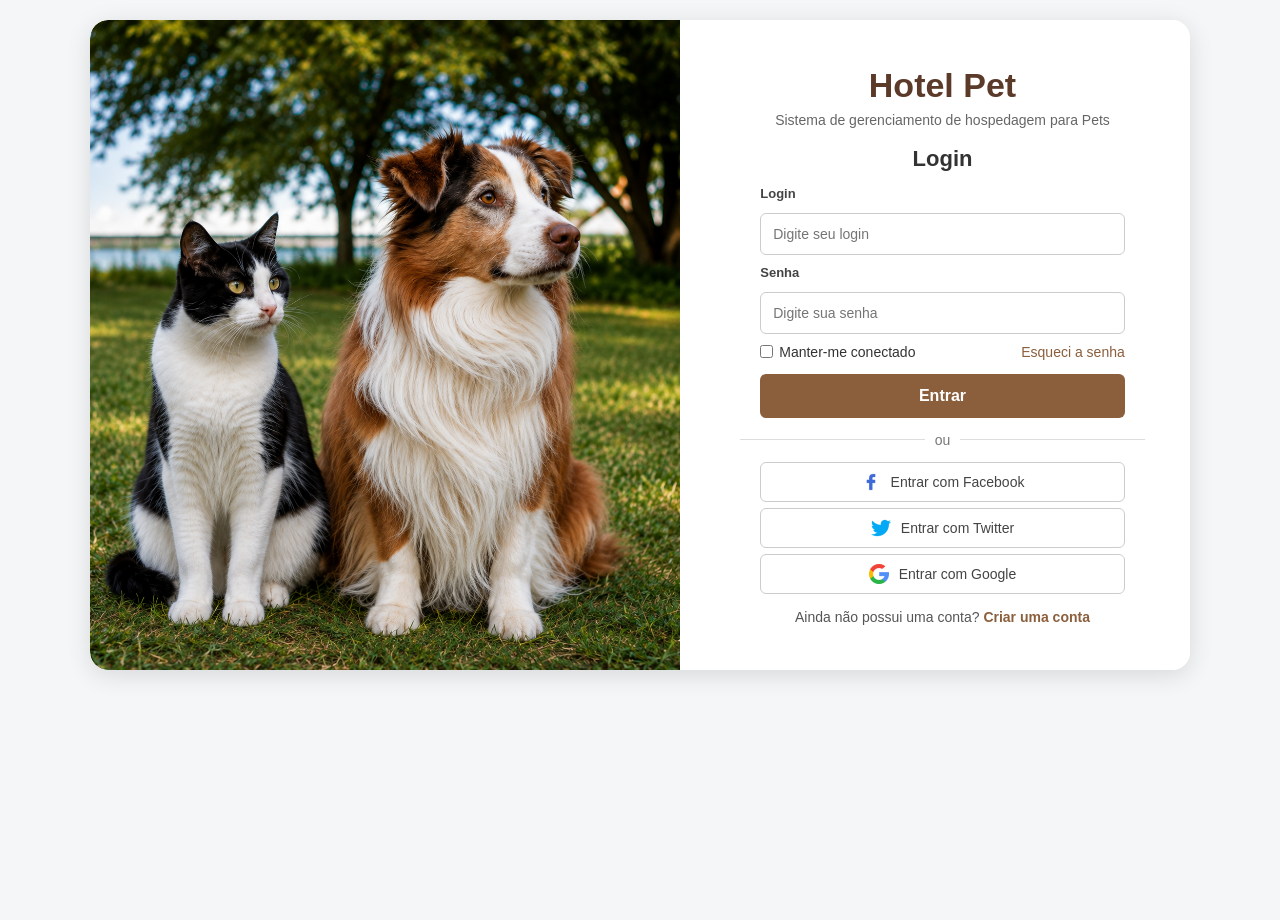
==== index.html @ c2602e13 "Publicação do hotel_pet versão html e css" ====
<!DOCTYPE html>
<html lang="pt-BR">

<head>

    <meta charset="UTF-8">

    <meta name="viewport" content="width=device-width, initial-scale=1.0">

    <title>Hotel Pet - Login</title>

    <link rel="stylesheet" href="css/estilo.css">

</head>


<body>

    <main class="pagina-login">


        <!-- ÁREA DA IMAGEM -->

        <section class="login-imagem">

            <img src="imagens/cachorro_e_gato_inicial.jpg" alt="Cachorro e gato">

        </section>


        <!-- ÁREA DO LOGIN -->

        <section class="login-conteudo">


            <!-- CABEÇALHO -->

            <header class="cabecalho-login">

                <h1>
                    Hotel Pet
                </h1>

                <p>
                    Sistema de gerenciamento de hospedagem para Pets
                </p>

            </header>


            <h2>
                Login
            </h2>


            <!-- FORMULÁRIO -->

            <form>


                <!-- LOGIN -->

                <div class="campo-formulario">

                    <label for="login">
                        Login
                    </label>

                    <input type="text" id="login" name="login" placeholder="Digite seu login">

                </div>


                <!-- SENHA -->

                <div class="campo-formulario">

                    <label for="senha">
                        Senha
                    </label>

                    <input type="password" id="senha" name="senha" placeholder="Digite sua senha">

                </div>


                <!-- OPÇÕES -->

                <div class="opcoes-login">


                    <div class="manter-conectado">

                        <input type="checkbox" id="manter-conectado" name="manter-conectado">

                        <label for="manter-conectado">
                            Manter-me conectado
                        </label>

                    </div>


                    <a href="#">
                        Esqueci a senha
                    </a>


                </div>


                <!-- BOTÃO ENTRAR -->

                <a href="reservas.html" class="botao-login">
                    Entrar
                </a>


            </form>


            <!-- DIVISOR -->

            <div class="divisor">

                <span>
                    ou
                </span>

            </div>


            <!-- REDES SOCIAIS -->

            <div class="login-redes">


                <a href="#">

                    <img src="imagens/logo_facebook.png" alt="Facebook">

                    <span>
                        Entrar com Facebook
                    </span>

                </a>


                <a href="#">

                    <img src="imagens/logo_twitter.png" alt="Twitter">

                    <span>
                        Entrar com Twitter
                    </span>

                </a>


                <a href="#">

                    <img src="imagens/logo_google.png" alt="Google">

                    <span>
                        Entrar com Google
                    </span>

                </a>


            </div>


            <!-- CRIAR CONTA -->

            <p class="criar-conta">

                Ainda não possui uma conta?

                <a href="criar_conta.html">
                    Criar uma conta
                </a>

            </p>


        </section>


    </main>

</body>

</html>
---- css/estilo.css ----
/* =========================================
   HOTEL PET - ESTILO GERAL
   ========================================= */

* {
    margin: 0;
    padding: 0;
    box-sizing: border-box;
}

body {
    font-family: Arial, Helvetica, sans-serif;
    background-color: #f4f6f8;
    color: #333;
    min-height: 100vh;
}


/* =========================================
   ÁREA PRINCIPAL
   ========================================= */

.pagina-login {
    width: 1100px;
    max-width: 95%;
    min-height: 650px;

    margin: 20px auto;

    display: grid;
    grid-template-columns: 55% 45%;

    background-color: #ffffff;

    border-radius: 18px;

    overflow: hidden;

    box-shadow: 0 5px 25px rgba(0, 0, 0, 0.12);
}


/* =========================================
   IMAGEM
   ========================================= */

.login-imagem {
    height: 100%;
    width: 100%;

    overflow: hidden;

    border-radius: 18px 0 0 18px;

    padding-right: 15px;
}

.login-imagem img {
    width: 100%;
    height: 100%;

    object-fit: cover;
    object-position: center center;

    display: block;

    border-radius: 18px 0 0 18px;
}


/* =========================================
   CONTEÚDO DO LOGIN
   ========================================= */

.login-conteudo {
    padding: 20px 45px;

    display: flex;
    flex-direction: column;
    justify-content: center;

    background-color: #ffffff;
}


/* =========================================
   LARGURA DOS CAMPOS E BOTÕES
   ========================================= */

.login-conteudo form,
.login-redes {
    width: 90%;

    margin-left: auto;
    margin-right: auto;
}


/* =========================================
   CABEÇALHO
   ========================================= */

.cabecalho-login {
    text-align: center;

    margin-bottom: 15px;
}

.cabecalho-login h1 {
    font-size: 34px;

    color: #5b3a29;

    margin-bottom: 5px;
}

.cabecalho-login p {
    color: #666;

    font-size: 14px;

    line-height: 1.5;
}


/* =========================================
   TÍTULO LOGIN
   ========================================= */

.login-conteudo h2 {
    text-align: center;

    font-size: 22px;

    color: #333;

    margin-bottom: 14px;
}


/* =========================================
   CAMPOS
   ========================================= */

.campo-formulario {
    margin-bottom: 10px;
}

.campo-formulario label {
    display: block;

    font-weight: bold;

    margin-bottom: 6px;

    color: #444;
}

.campo-formulario input {
    width: 100%;

    height: 44px;

    padding: 10px 13px;

    border: 1px solid #ccc;

    border-radius: 6px;

    font-size: 15px;

    outline: none;
}

.campo-formulario input:focus {
    border-color: #a06a40;

    box-shadow: 0 0 0 2px rgba(160, 106, 64, 0.15);
}


/* =========================================
   OPÇÕES DO LOGIN
   ========================================= */

.opcoes-login {
    display: flex;

    justify-content: space-between;

    align-items: center;

    margin: 3px 0 14px;

    font-size: 14px;
}

.manter-conectado {
    display: flex;

    align-items: center;

    gap: 6px;
}

.manter-conectado input {
    cursor: pointer;
}

.opcoes-login a {
    color: #8b5e3c;

    text-decoration: none;
}

.opcoes-login a:hover {
    text-decoration: underline;
}


/* =========================================
   BOTÃO ENTRAR
   ========================================= */

.botao-login {
    display: block;

    width: 100%;

    height: 44px;

    line-height: 44px;

    background-color: #8b5e3c;

    color: #ffffff;

    text-align: center;

    text-decoration: none;

    border-radius: 6px;

    font-weight: bold;

    transition: background-color 0.2s;
}

.botao-login:hover {
    background-color: #6f472d;
}


/* =========================================
   DIVISOR
   ========================================= */

.divisor {
    display: flex;

    align-items: center;

    margin: 14px 0;
}

.divisor::before,
.divisor::after {
    content: "";

    flex: 1;

    height: 1px;

    background-color: #ddd;
}

.divisor span {
    padding: 0 10px;

    color: #777;

    font-size: 14px;
}


/* =========================================
   REDES SOCIAIS
   ========================================= */

.login-redes {
    display: flex;

    flex-direction: column;

    gap: 6px;
}

.login-redes a {
    display: flex;

    align-items: center;

    justify-content: center;

    gap: 10px;

    height: 40px;

    border: 1px solid #ccc;

    border-radius: 6px;

    text-align: center;

    color: #444;

    text-decoration: none;

    font-size: 14px;
}

.login-redes a:hover {
    background-color: #f4f4f4;
}

.login-redes a img {
    width: 20px;
    height: 20px;

    object-fit: contain;
}


/* =========================================
   CRIAR CONTA
   ========================================= */

.criar-conta {
    text-align: center;

    margin-top: 15px;

    font-size: 14px;

    color: #555;
}

.criar-conta a {
    color: #8b5e3c;

    font-weight: bold;

    text-decoration: none;
}

.criar-conta a:hover {
    text-decoration: underline;
}


/* =========================================
   RESPONSIVIDADE
   ========================================= */

@media (max-width: 850px) {

    .pagina-login {
        width: 95%;
        max-width: 550px;

        grid-template-columns: 1fr;

        margin: 20px auto;
    }

    .login-imagem {
        height: 280px;
    }

    .login-conteudo {
        padding: 35px 40px;
    }
}


@media (max-width: 480px) {

    .pagina-login {
        width: 95%;
    }

    .login-imagem {
        height: 220px;
    }

    .login-conteudo {
        padding: 30px 20px;
    }

    .cabecalho-login h1 {
        font-size: 30px;
    }

    .opcoes-login {
        flex-direction: column;

        align-items: flex-start;

        gap: 10px;
    }
}

/* =========================================
   PÁGINAS INTERNAS DO SISTEMA
   ========================================= */

.cabecalho-sistema {
    width: 1100px;
    max-width: 95%;

    margin: 20px auto 0;

    padding: 18px 25px;

    display: flex;
    align-items: center;
    justify-content: space-between;

    background-color: #ffffff;

    border-radius: 14px 14px 0 0;

    box-shadow: 0 3px 15px rgba(0, 0, 0, 0.08);
}


/* =========================================
   LOGO DO SISTEMA
   ========================================= */

.logo-sistema h1 {
    color: #5b3a29;

    font-size: 26px;

    margin-bottom: 3px;
}

.logo-sistema p {
    color: #777;

    font-size: 12px;
}


/* =========================================
   MENU PRINCIPAL
   ========================================= */

.menu-principal {
    display: flex;

    align-items: center;

    gap: 22px;
}

.menu-principal a {
    color: #555;

    text-decoration: none;

    font-size: 14px;

    padding: 8px 2px;

    border-bottom: 2px solid transparent;
}

.menu-principal a:hover {
    color: #8b5e3c;
}

.menu-principal a.ativo {
    color: #8b5e3c;

    font-weight: bold;

    border-bottom-color: #8b5e3c;
}


/* =========================================
   USUÁRIO LOGADO
   ========================================= */

.usuario-logado {
    display: flex;

    align-items: center;

    gap: 8px;

    font-size: 14px;
}

.usuario-logado span {
    color: #555;
}

.usuario-logado strong {
    color: #5b3a29;
}

.usuario-logado .separador-usuario {
    color: #aaa;
}

.usuario-logado a {
    color: #8b5e3c;

    font-weight: bold;

    text-decoration: none;
}

.usuario-logado a:hover {
    text-decoration: underline;
}


/* =========================================
   CONTEÚDO DA PÁGINA
   ========================================= */

.conteudo-pagina {
    width: 1100px;
    max-width: 95%;

    margin: 0 auto 30px;

    padding: 30px;

    background-color: #ffffff;

    border-radius: 0 0 14px 14px;

    box-shadow: 0 5px 20px rgba(0, 0, 0, 0.08);
}


/* =========================================
   CABEÇALHO DA PÁGINA
   ========================================= */

.cabecalho-pagina {
    display: flex;

    align-items: center;

    justify-content: space-between;

    margin-bottom: 25px;
}

.cabecalho-pagina h2 {
    color: #5b3a29;

    font-size: 28px;

    margin-bottom: 5px;
}

.cabecalho-pagina p {
    color: #777;

    font-size: 14px;
}


/* =========================================
   BOTÃO PRINCIPAL
   ========================================= */

.botao-principal {
    display: inline-flex;

    align-items: center;

    justify-content: center;

    min-height: 42px;

    padding: 0 20px;

    background-color: #8b5e3c;

    color: #ffffff;

    border-radius: 6px;

    text-decoration: none;

    font-weight: bold;

    font-size: 14px;

    transition: background-color 0.2s;
}

.botao-principal:hover {
    background-color: #6f472d;
}


/* =========================================
   FILTROS
   ========================================= */

.filtros-reservas {
    display: flex;

    align-items: flex-end;

    gap: 15px;

    padding: 18px;

    margin-bottom: 25px;

    background-color: #f8f8f8;

    border: 1px solid #e5e5e5;

    border-radius: 8px;
}

.campo-pesquisa {
    flex: 1;
}

.campo-filtro {
    width: 180px;
}

.campo-pesquisa label,
.campo-filtro label {
    display: block;

    margin-bottom: 6px;

    color: #444;

    font-size: 13px;

    font-weight: bold;
}

.campo-pesquisa input,
.campo-filtro select {
    width: 100%;

    height: 40px;

    padding: 8px 12px;

    background-color: #ffffff;

    border: 1px solid #ccc;

    border-radius: 6px;

    font-size: 14px;

    outline: none;
}

.campo-pesquisa input:focus,
.campo-filtro select:focus {
    border-color: #a06a40;

    box-shadow: 0 0 0 2px rgba(160, 106, 64, 0.12);
}


/* =========================================
   BOTÃO FILTRAR
   ========================================= */

.botao-filtrar {
    height: 40px;

    padding: 0 20px;

    border: none;

    border-radius: 6px;

    background-color: #8b5e3c;

    color: #ffffff;

    font-size: 14px;

    font-weight: bold;

    cursor: pointer;
}

.botao-filtrar:hover {
    background-color: #6f472d;
}


/* =========================================
   TÍTULO DA LISTA
   ========================================= */

.titulo-lista {
    display: flex;

    align-items: center;

    justify-content: space-between;

    margin-bottom: 12px;
}

.titulo-lista h3 {
    color: #444;

    font-size: 18px;
}

.titulo-lista span {
    color: #777;

    font-size: 13px;
}


/* =========================================
   CARD DA RESERVA
   ========================================= */

.card-reserva {
    display: grid;

    grid-template-columns: 240px 1fr 130px 180px;

    align-items: center;

    gap: 20px;

    padding: 15px;

    margin-bottom: 12px;

    border: 1px solid #e1e1e1;

    border-radius: 10px;

    background-color: #ffffff;

    transition: box-shadow 0.2s;
}

.card-reserva:hover {
    box-shadow: 0 3px 12px rgba(0, 0, 0, 0.08);
}


/* =========================================
   PET
   ========================================= */

.informacao-reserva {
    display: flex;

    align-items: center;

    gap: 12px;
}

.foto-pet {
    width: 65px;

    height: 65px;

    flex-shrink: 0;

    overflow: hidden;

    border-radius: 8px;

    background-color: #eee;
}

.foto-pet img {
    width: 100%;
    height: 100%;

    object-fit: cover;

    display: block;
}

.dados-pet h3 {
    color: #444;

    font-size: 16px;

    margin-bottom: 4px;
}

.dados-pet p {
    color: #888;

    font-size: 13px;
}


/* =========================================
   DADOS DA RESERVA
   ========================================= */

.dados-reserva {
    display: grid;

    grid-template-columns: repeat(3, 1fr);

    gap: 15px;
}

.dados-reserva div {
    display: flex;

    flex-direction: column;

    gap: 4px;
}

.dados-reserva span {
    color: #888;

    font-size: 12px;
}

.dados-reserva strong {
    color: #444;

    font-size: 13px;

    font-weight: normal;
}


/* =========================================
   STATUS
   ========================================= */

.status-reserva {
    display: inline-flex;

    align-items: center;

    justify-content: center;

    padding: 7px 10px;

    border-radius: 20px;

    font-size: 12px;

    font-weight: bold;

    text-align: center;
}

.status-reserva.agendada {
    color: #795900;

    background-color: #fff3cd;
}

.status-reserva.andamento {
    color: #155724;

    background-color: #d4edda;
}

.status-reserva.finalizada {
    color: #555;

    background-color: #e9ecef;
}


/* =========================================
   AÇÕES DA RESERVA
   ========================================= */

.acoes-reserva {
    display: flex;

    justify-content: flex-end;

    gap: 6px;
}

.acoes-reserva a {
    display: inline-flex;

    align-items: center;

    justify-content: center;

    min-height: 34px;

    padding: 0 10px;

    border-radius: 5px;

    font-size: 12px;

    text-decoration: none;
}

.botao-visualizar {
    color: #555;

    background-color: #f0f0f0;
}

.botao-visualizar:hover {
    background-color: #e2e2e2;
}

.botao-editar {
    color: #ffffff;

    background-color: #8b5e3c;
}

.botao-editar:hover {
    background-color: #6f472d;
}


/* =========================================
   RESPONSIVIDADE
   ========================================= */

@media (max-width: 950px) {

    .cabecalho-sistema {
        flex-wrap: wrap;

        gap: 15px;
    }

    .menu-principal {
        order: 3;

        width: 100%;

        justify-content: center;
    }

    .card-reserva {
        grid-template-columns: 1fr 1fr;
    }

    .dados-reserva {
        grid-column: 1 / -1;
    }

    .status-reserva {
        justify-self: start;
    }

    .acoes-reserva {
        justify-content: flex-end;
    }
}


@media (max-width: 700px) {

    .cabecalho-sistema {
        padding: 15px;
    }

    .menu-principal {
        gap: 12px;

        flex-wrap: wrap;
    }

    .conteudo-pagina {
        padding: 20px;
    }

    .cabecalho-pagina {
        flex-direction: column;

        align-items: flex-start;

        gap: 15px;
    }

    .filtros-reservas {
        flex-direction: column;

        align-items: stretch;
    }

    .campo-filtro {
        width: 100%;
    }

    .card-reserva {
        grid-template-columns: 1fr;
    }

    .dados-reserva {
        grid-template-columns: 1fr 1fr;
    }

    .acoes-reserva {
        justify-content: flex-start;
    }
}


@media (max-width: 480px) {

    .usuario-logado {
        width: 100%;

        justify-content: space-between;
    }

    .dados-reserva {
        grid-template-columns: 1fr;
    }
}

/* =========================================================
   HOTEL PET - PÁGINAS INTERNAS
   RESERVAS / FAZER RESERVA
   ========================================================= */


/* =========================================================
   CONTAINER DA PÁGINA
   ========================================================= */

.pagina {
    width: 1100px;
    max-width: 95%;

    margin: 20px auto 30px;

    background-color: #ffffff;

    border-radius: 14px;

    overflow: hidden;

    box-shadow: 0 5px 20px rgba(0, 0, 0, 0.08);
}


/* =========================================================
   CABEÇALHO
   ========================================================= */

.cabecalho {
    min-height: 100px;

    padding: 18px 25px;

    display: flex;

    align-items: center;

    gap: 25px;

    background-color: #ffffff;

    border-bottom: 1px solid #eeeeee;
}


/* =========================================================
   LOGO
   ========================================================= */

.logo-area {
    flex: 1;

    min-width: 260px;
}

.logo-area h1 {
    margin: 0 0 3px;

    color: #5b3a29;

    font-size: 26px;
}

.logo-area p {
    margin: 0;

    color: #777;

    font-size: 12px;
}


/* =========================================================
   MENU
   ========================================================= */

.menu {
    display: flex;

    align-items: center;

    gap: 22px;
}

.menu a {
    padding: 8px 2px;

    border-bottom: 2px solid transparent;

    color: #555;

    font-size: 14px;

    text-decoration: none;
}

.menu a:hover {
    color: #8b5e3c;
}

.menu a.ativo {
    color: #8b5e3c;

    font-weight: bold;

    border-bottom-color: #8b5e3c;
}


/* =========================================================
   USUÁRIO
   ========================================================= */

.usuario-area {
    display: flex;

    align-items: center;

    gap: 8px;

    white-space: nowrap;

    font-size: 14px;
}

.usuario-area span {
    color: #555;
}

.usuario-area strong {
    color: #5b3a29;
}

.usuario-area .separador {
    color: #aaa;
}

.usuario-area a {
    color: #8b5e3c;

    font-weight: bold;

    text-decoration: none;
}

.usuario-area a:hover {
    text-decoration: underline;
}


/* =========================================================
   CONTEÚDO
   ========================================================= */

.conteudo {
    padding: 30px;
}


/* =========================================================
   TÍTULO DA PÁGINA
   ========================================================= */

.titulo-pagina {
    display: flex;

    align-items: center;

    justify-content: space-between;

    margin-bottom: 25px;
}

.titulo-pagina h2 {
    margin: 0 0 5px;

    color: #5b3a29;

    font-size: 28px;
}

.titulo-pagina p {
    margin: 0;

    color: #777;

    font-size: 14px;
}


/* =========================================================
   BOTÃO PRINCIPAL
   ========================================================= */

.botao-principal {
    display: inline-flex;

    align-items: center;

    justify-content: center;

    min-height: 42px;

    padding: 0 20px;

    border: none;

    border-radius: 6px;

    background-color: #8b5e3c;

    color: #ffffff;

    font-size: 14px;

    font-weight: bold;

    text-decoration: none;

    cursor: pointer;
}

.botao-principal:hover {
    background-color: #6f472d;
}


/* =========================================================
   FILTROS
   ========================================================= */

.filtros {
    display: flex;

    align-items: flex-end;

    gap: 15px;

    padding: 18px;

    margin-bottom: 25px;

    border: 1px solid #e5e5e5;

    border-radius: 8px;

    background-color: #f8f8f8;
}

.campo-pesquisa {
    flex: 1;
}

.campo-status {
    width: 180px;
}

.filtros label {
    display: block;

    margin-bottom: 6px;

    color: #444;

    font-size: 13px;

    font-weight: bold;
}

.filtros input,
.filtros select {
    width: 100%;

    height: 40px;

    padding: 8px 12px;

    border: 1px solid #ccc;

    border-radius: 6px;

    background-color: #ffffff;

    color: #444;

    font-size: 14px;

    outline: none;
}

.filtros input:focus,
.filtros select:focus {
    border-color: #a06a40;

    box-shadow: 0 0 0 2px rgba(160, 106, 64, 0.12);
}


/* =========================================================
   BOTÃO FILTRAR
   ========================================================= */

.botao-filtrar {
    height: 40px;

    padding: 0 20px;

    border: none;

    border-radius: 6px;

    background-color: #8b5e3c;

    color: #ffffff;

    font-size: 14px;

    font-weight: bold;

    cursor: pointer;
}

.botao-filtrar:hover {
    background-color: #6f472d;
}


/* =========================================================
   LISTA DE RESERVAS
   ========================================================= */

.lista-reservas {
    width: 100%;
}

.cabecalho-lista {
    display: flex;

    align-items: center;

    justify-content: space-between;

    margin-bottom: 12px;

    padding-bottom: 10px;

    border-bottom: 1px solid #eeeeee;
}

.cabecalho-lista h3 {
    margin: 0;

    color: #444;

    font-size: 18px;
}

.cabecalho-lista span {
    color: #777;

    font-size: 13px;
}


/* =========================================================
   CARD DA RESERVA
   ========================================================= */

.reserva-card {
    display: grid;

    grid-template-columns: 240px 1fr 1fr 1fr 150px 150px;

    align-items: center;

    gap: 15px;

    min-height: 96px;

    padding: 12px 15px;

    margin-bottom: 12px;

    border: 1px solid #e1e1e1;

    border-radius: 10px;

    background-color: #ffffff;

    transition: box-shadow 0.2s;
}

.reserva-card:hover {
    box-shadow: 0 3px 12px rgba(0, 0, 0, 0.08);
}


/* =========================================================
   PET DA RESERVA
   ========================================================= */

.pet-reserva {
    display: flex;

    align-items: center;

    gap: 12px;

    min-width: 0;
}


/* IMAGENS PADRONIZADAS 300 x 300 */

.pet-reserva img {
    width: 65px;

    height: 65px;

    flex-shrink: 0;

    display: block;

    object-fit: cover;

    object-position: center;

    border-radius: 8px;
}


.pet-reserva div {
    display: flex;

    flex-direction: column;

    gap: 4px;
}


.pet-reserva strong {
    color: #444;

    font-size: 16px;
}


.pet-reserva span {
    color: #888;

    font-size: 13px;
}


/* =========================================================
   INFORMAÇÕES DA RESERVA
   ========================================================= */

.informacao-reserva {
    display: flex;

    flex-direction: column;

    gap: 4px;
}

.informacao-reserva span {
    color: #888;

    font-size: 12px;
}

.informacao-reserva strong {
    color: #444;

    font-size: 13px;

    font-weight: normal;
}


/* =========================================================
   STATUS
   ========================================================= */

.status {
    display: inline-flex;

    align-items: center;

    justify-content: center;

    min-height: 30px;

    padding: 6px 10px;

    border-radius: 20px;

    font-size: 12px;

    font-weight: bold;

    text-align: center;
}

.status-andamento {
    color: #155724;

    background-color: #d4edda;
}

.status-agendada {
    color: #795900;

    background-color: #fff3cd;
}

.status-finalizada {
    color: #555;

    background-color: #e9ecef;
}


/* =========================================================
   AÇÕES DA RESERVA
   ========================================================= */

.acoes-reserva {
    display: flex;

    align-items: center;

    justify-content: flex-end;

    gap: 6px;
}

.acoes-reserva a {
    display: inline-flex;

    align-items: center;

    justify-content: center;

    min-height: 34px;

    padding: 0 10px;

    border-radius: 5px;

    font-size: 12px;

    text-decoration: none;
}

.botao-visualizar {
    color: #555;

    background-color: #f0f0f0;
}

.botao-visualizar:hover {
    background-color: #e2e2e2;
}

.botao-editar {
    color: #ffffff;

    background-color: #8b5e3c;
}

.botao-editar:hover {
    background-color: #6f472d;
}


/* =========================================================
   FORMULÁRIO DE RESERVA
   ========================================================= */

.formulario-card {
    width: 100%;

    padding: 25px;

    border: 1px solid #e1e1e1;

    border-radius: 10px;

    background-color: #ffffff;
}


/* =========================================================
   GRUPOS DO FORMULÁRIO
   ========================================================= */

.grupo-formulario {
    margin-bottom: 25px;

    padding-bottom: 20px;

    border-bottom: 1px solid #eeeeee;
}

.grupo-formulario:last-of-type {
    border-bottom: none;

    margin-bottom: 10px;
}

.grupo-formulario h3 {
    margin: 0 0 18px;

    color: #5b3a29;

    font-size: 18px;
}


/* =========================================================
   LINHA DO FORMULÁRIO
   ========================================================= */

.linha-formulario {
    display: grid;

    grid-template-columns: 1fr 1fr;

    gap: 18px;
}


/* =========================================================
   CAMPOS
   ========================================================= */

.campo-formulario {
    display: flex;

    flex-direction: column;

    gap: 6px;
}

.campo-formulario label {
    color: #444;

    font-size: 13px;

    font-weight: bold;
}

.campo-formulario input,
.campo-formulario select,
.campo-formulario textarea {
    width: 100%;

    padding: 10px 12px;

    border: 1px solid #ccc;

    border-radius: 6px;

    background-color: #ffffff;

    color: #444;

    font-size: 14px;

    outline: none;
}

.campo-formulario input,
.campo-formulario select {
    height: 42px;
}

.campo-formulario textarea {
    min-height: 100px;

    resize: vertical;
}

.campo-formulario input:focus,
.campo-formulario select:focus,
.campo-formulario textarea:focus {
    border-color: #a06a40;

    box-shadow: 0 0 0 2px rgba(160, 106, 64, 0.12);
}


/* =========================================================
   AÇÕES DO FORMULÁRIO
   ========================================================= */

.acoes-formulario {
    display: flex;

    align-items: center;

    justify-content: flex-end;

    gap: 10px;

    padding-top: 5px;
}


/* =========================================================
   BOTÃO CANCELAR
   ========================================================= */

.botao-cancelar {
    display: inline-flex;

    align-items: center;

    justify-content: center;

    min-height: 42px;

    padding: 0 20px;

    border: 1px solid #ccc;

    border-radius: 6px;

    background-color: #ffffff;

    color: #555;

    font-size: 14px;

    font-weight: bold;

    text-decoration: none;

    cursor: pointer;
}

.botao-cancelar:hover {
    background-color: #f3f3f3;
}


/* =========================================================
   RESPONSIVIDADE DAS PÁGINAS INTERNAS
   ========================================================= */

@media (max-width: 1050px) {

    .cabecalho {
        flex-wrap: wrap;
    }

    .logo-area {
        min-width: 220px;
    }

    .menu {
        gap: 15px;
    }

    .usuario-area {
        width: 100%;

        justify-content: flex-end;
    }

    .reserva-card {
        grid-template-columns:
            220px 1fr 1fr 140px 140px;
    }

    .pet-reserva {
        grid-row: span 1;
    }

}


@media (max-width: 850px) {

    .cabecalho {
        flex-direction: column;

        align-items: flex-start;
    }

    .logo-area {
        width: 100%;
    }

    .menu {
        width: 100%;

        justify-content: center;

        flex-wrap: wrap;
    }

    .usuario-area {
        width: 100%;

        justify-content: center;

        flex-wrap: wrap;
    }

    .titulo-pagina {
        flex-direction: column;

        align-items: flex-start;

        gap: 15px;
    }

    .filtros {
        flex-direction: column;

        align-items: stretch;
    }

    .campo-status {
        width: 100%;
    }

    .reserva-card {
        grid-template-columns: 1fr 1fr;
    }

    .pet-reserva {
        grid-column: 1 / -1;
    }

    .acoes-reserva {
        justify-content: flex-start;
    }

}


@media (max-width: 600px) {

    .pagina {
        width: 95%;

        margin: 10px auto 20px;
    }

    .cabecalho {
        padding: 15px;
    }

    .menu {
        justify-content: flex-start;

        gap: 12px;
    }

    .usuario-area {
        justify-content: flex-start;

        font-size: 13px;
    }

    .conteudo {
        padding: 20px;
    }

    .reserva-card {
        grid-template-columns: 1fr;
    }

    .pet-reserva {
        grid-column: auto;
    }

    .dados-reserva {
        grid-template-columns: 1fr;
    }

    .acoes-reserva {
        justify-content: flex-start;
    }

    .linha-formulario {
        grid-template-columns: 1fr;
    }

    .acoes-formulario {
        flex-direction: column-reverse;

        align-items: stretch;
    }

    .acoes-formulario a,
    .acoes-formulario button {
        width: 100%;
    }

}

/* Ícone do calendário */
input[type="date"]::-webkit-calendar-picker-indicator {
    cursor: pointer;
}

/* Campos de seleção */
select {
    cursor: pointer;
}

/* Somente o quadradinho do checkbox */
input[type="checkbox"] {
    cursor: pointer;
}

/* =========================================================
   VISUALIZAÇÃO DA RESERVA
   ver_reserva.html
   ========================================================= */


/* =========================================================
   CONTAINER DA VISUALIZAÇÃO
   ========================================================= */

.visualizacao-reserva {
    width: 100%;

    padding: 25px;

    border: 1px solid #e1e1e1;

    border-radius: 10px;

    background-color: #ffffff;
}


/* =========================================================
   CABEÇALHO DA RESERVA
   ========================================================= */

.cabecalho-reserva {
    display: flex;

    align-items: center;

    justify-content: space-between;

    padding-bottom: 20px;

    margin-bottom: 22px;

    border-bottom: 1px solid #eeeeee;
}


.codigo-reserva {
    display: inline-block;

    margin-bottom: 6px;

    color: #8b5e3c;

    font-size: 13px;

    font-weight: bold;
}


.cabecalho-reserva h3 {
    margin: 0;

    color: #444;

    font-size: 25px;
}


.cabecalho-reserva p {
    margin: 5px 0 0;

    color: #888;

    font-size: 14px;
}


/* =========================================================
   DADOS DO PET
   ========================================================= */

.dados-pet {
    display: grid;

    grid-template-columns: 130px 1fr;

    gap: 25px;

    align-items: center;

    padding-bottom: 25px;

    margin-bottom: 25px;

    border-bottom: 1px solid #eeeeee;
}


/* FOTO DO PET */

.imagem-pet {
    width: 120px;

    height: 120px;

    display: flex;

    align-items: center;

    justify-content: center;

    overflow: hidden;

    border-radius: 10px;

    background-color: #f7f7f7;
}


.imagem-pet img {
    width: 100%;

    height: 100%;

    display: block;

    object-fit: contain;
}


/* INFORMAÇÕES DO PET */

.informacoes-pet h3 {
    margin: 0 0 18px;

    color: #5b3a29;

    font-size: 18px;
}


/* =========================================================
   DADOS DA HOSPEDAGEM
   ========================================================= */

.dados-reserva {
    padding-bottom: 25px;

    margin-bottom: 25px;

    border-bottom: 1px solid #eeeeee;
}


.dados-reserva h3,
.observacoes-reserva h3 {
    margin: 0 0 18px;

    color: #5b3a29;

    font-size: 18px;
}


.grade-dados {
    display: grid;

    grid-template-columns: repeat(4, 1fr);

    gap: 20px;
}


/* =========================================================
   CAMPOS DE VISUALIZAÇÃO
   ========================================================= */

.campo-visualizacao {
    display: flex;

    flex-direction: column;

    gap: 6px;

    min-width: 0;
}


.campo-visualizacao span {
    color: #888;

    font-size: 13px;
}


.campo-visualizacao strong {
    color: #444;

    font-size: 15px;

    font-weight: normal;
}


/* =========================================================
   OBSERVAÇÕES
   ========================================================= */

.observacoes-reserva {
    margin-bottom: 25px;
}


.observacoes-reserva p {
    margin: 0;

    min-height: 55px;

    padding: 15px;

    border: 1px solid #eeeeee;

    border-radius: 7px;

    background-color: #fafafa;

    color: #666;

    font-size: 14px;

    line-height: 1.5;
}


/* =========================================================
   RESPONSIVIDADE
   ========================================================= */

@media (max-width: 800px) {

    .grade-dados {
        grid-template-columns: repeat(2, 1fr);
    }

}


@media (max-width: 600px) {

    .visualizacao-reserva {
        padding: 18px;
    }


    .cabecalho-reserva {
        align-items: flex-start;

        flex-direction: column;

        gap: 15px;
    }


    .dados-pet {
        grid-template-columns: 1fr;

        gap: 15px;
    }


    .grade-dados {
        grid-template-columns: 1fr;
    }


    .imagem-pet {
        width: 100px;

        height: 100px;
    }

}

/* =========================================================
   PÁGINA DE PETS
   ========================================================= */


/* Cabeçalho da lista */

.lista-pets {
    width: 100%;
}


.cabecalho-lista {
    display: flex;
    align-items: center;
    justify-content: space-between;

    margin-bottom: 18px;
}


.cabecalho-lista h3 {
    margin: 0;

    color: #5b3a29;

    font-size: 24px;
}


.cabecalho-lista span {
    color: #777;

    font-size: 14px;
}


/* =========================================================
   CARD DO PET
   ========================================================= */

.pet-card {
    display: grid;

    grid-template-columns: 90px 1.2fr 1.2fr 1fr 1fr 170px;

    align-items: center;

    gap: 20px;

    width: 100%;

    min-height: 115px;

    padding: 15px 18px;

    margin-bottom: 14px;

    border: 1px solid #dddddd;

    border-radius: 10px;

    background-color: #ffffff;

    box-sizing: border-box;
}


/* =========================================================
   FOTO
   ========================================================= */

.foto-pet {
    width: 80px;

    height: 80px;

    display: flex;

    align-items: center;

    justify-content: center;

    overflow: hidden;

    border-radius: 10px;

    background-color: #f5f5f5;
}


.foto-pet img {
    width: 100%;

    height: 100%;

    display: block;

    object-fit: contain;
}


/* =========================================================
   NOME E TIPO
   ========================================================= */

.dados-pet-card h3 {
    margin: 0 0 5px;

    color: #333;

    font-size: 18px;
}


.dados-pet-card p {
    margin: 0;

    color: #777;

    font-size: 14px;
}


/* =========================================================
   INFORMAÇÕES
   ========================================================= */

.informacao-pet-card {
    display: flex;

    flex-direction: column;

    gap: 5px;
}


.informacao-pet-card span {
    color: #888;

    font-size: 13px;
}


.informacao-pet-card strong {
    color: #333;

    font-size: 15px;

    font-weight: normal;
}


/* =========================================================
   STATUS
   ========================================================= */

.pet-ativo {
    color: #287a3e !important;

    font-weight: bold !important;
}


/* =========================================================
   AÇÕES
   ========================================================= */

.acoes-pet {
    display: flex;

    justify-content: flex-end;

    align-items: center;

    gap: 8px;
}


.botao-visualizar,
.botao-editar {
    display: inline-flex;

    align-items: center;

    justify-content: center;

    min-height: 40px;

    padding: 0 14px;

    border-radius: 6px;

    text-decoration: none;

    font-size: 14px;

    box-sizing: border-box;
}


.botao-visualizar {
    background-color: #f1f1f1;

    color: #555;
}


.botao-editar {
    background-color: #95633d;

    color: #ffffff;
}


.botao-visualizar:hover,
.botao-editar:hover {
    opacity: 0.85;
}


/* =========================================================
   FILTROS
   ========================================================= */

.filtros {
    display: grid;

    grid-template-columns: 1fr 220px 100px;

    gap: 16px;

    align-items: end;

    padding: 20px;

    margin-bottom: 28px;

    border: 1px solid #dddddd;

    border-radius: 10px;

    background-color: #fafafa;
}


.filtros label {
    display: block;

    margin-bottom: 7px;

    color: #333;

    font-size: 14px;

    font-weight: bold;
}


.filtros input,
.filtros select {
    width: 100%;

    height: 48px;

    padding: 0 14px;

    border: 1px solid #cccccc;

    border-radius: 7px;

    background-color: #ffffff;

    color: #444;

    font-size: 15px;

    box-sizing: border-box;
}


.filtros select {
    cursor: pointer;
}


.botao-filtrar {
    height: 48px;

    border: none;

    border-radius: 7px;

    background-color: #95633d;

    color: #ffffff;

    font-size: 15px;

    font-weight: bold;

    cursor: pointer;
}


.botao-filtrar:hover {
    opacity: 0.85;
}


/* =========================================================
   RESPONSIVIDADE
   ========================================================= */

@media (max-width: 1000px) {

    .pet-card {
        grid-template-columns: 80px 1fr 1fr 1fr;
    }


    .acoes-pet {
        justify-content: flex-start;
    }

}


@media (max-width: 750px) {

    .filtros {
        grid-template-columns: 1fr;
    }


    .pet-card {
        grid-template-columns: 80px 1fr;

        gap: 15px;
    }


    .informacao-pet-card {
        grid-column: span 1;
    }


    .acoes-pet {
        grid-column: 1 / -1;

        justify-content: flex-start;
    }

}

/* Cursor de mão somente no botão Escolher arquivo */
input[type="file"]::file-selector-button {
    cursor: pointer;
}

input[type="file"]::-webkit-file-upload-button {
    cursor: pointer;
}

/* =========================================================
   VISUALIZAÇÃO DO PET
   ========================================================= */

.dados-pet-visualizacao {
    display: grid;
    grid-template-columns: 280px minmax(300px, 1fr) minmax(250px, 1fr);
    column-gap: 45px;
    align-items: start;
    width: 100%;
    box-sizing: border-box;
}


/* =========================================================
   FOTO DO PET
   ========================================================= */

.foto-pet-visualizacao {
    width: 280px;
    height: 280px;

    display: flex;
    align-items: center;
    justify-content: center;

    overflow: hidden;

    border-radius: 10px;

    background-color: #f5f5f5;

    box-sizing: border-box;
}


.foto-pet-visualizacao img {
    width: 100%;
    height: 100%;

    object-fit: contain;

    display: block;
}


/* =========================================================
   INFORMAÇÕES DO PET
   ========================================================= */

.informacoes-pet-visualizacao {
    display: grid;

    grid-template-columns: 1fr 1fr;

    gap: 25px 35px;

    padding-top: 5px;

    min-width: 0;
}


/* =========================================================
   CAMPOS DE VISUALIZAÇÃO
   ========================================================= */

.campo-visualizacao {
    display: flex;

    flex-direction: column;

    gap: 5px;

    min-width: 0;
}


.campo-visualizacao span {
    color: #888;

    font-size: 14px;
}


.campo-visualizacao strong {
    color: #333;

    font-size: 17px;

    font-weight: normal;

    overflow-wrap: break-word;
}


/* =========================================================
   PROPRIETÁRIO
   ========================================================= */

.proprietario-pet-visualizacao {
    min-height: 180px;

    padding: 25px;

    border-left: 1px solid #dddddd;

    box-sizing: border-box;

    min-width: 0;
}


.proprietario-pet-visualizacao h3 {
    margin-top: 0;

    margin-bottom: 25px;

    color: #5b3a29;

    font-size: 22px;
}


.proprietario-pet-visualizacao .campo-visualizacao {
    gap: 8px;
}


.proprietario-pet-visualizacao .campo-visualizacao span {
    font-weight: bold;

    color: #333;
}


.proprietario-pet-visualizacao .campo-visualizacao strong {
    font-size: 18px;
}


/* =========================================================
   RESUMO DAS RESERVAS
   ========================================================= */

.resumo-reserva-pet {
    display: grid;

    grid-template-columns: 1fr 2fr 1fr;

    gap: 30px;
}


.resumo-reserva-pet>div {
    display: flex;

    flex-direction: column;

    gap: 6px;
}


.resumo-reserva-pet span {
    color: #888;

    font-size: 14px;
}


.resumo-reserva-pet strong {
    color: #333;

    font-size: 16px;

    font-weight: normal;
}


/* =========================================================
   STATUS DO PET
   ========================================================= */

.status-pet-ativo {
    display: inline-block;

    width: fit-content;

    padding: 6px 18px;

    border-radius: 20px;

    background-color: #d8f0df;

    color: #176b35 !important;

    font-weight: bold !important;
}


/* =========================================================
   CAMPOS SOMENTE PARA VISUALIZAÇÃO
   ========================================================= */

.campo-somente-leitura {
    padding: 14px 15px;

    border: 1px solid #ddd;

    border-radius: 6px;

    background-color: #fafafa;

    color: #333;

    font-size: 16px;

    box-sizing: border-box;
}


.observacao-visualizacao {
    min-height: 70px;
}

/* =========================================================
   TABELA DE USUÁRIOS
   ========================================================= */

.tabela-container {
    width: 100%;
    overflow-x: auto;
}


.tabela-usuarios {
    width: 100%;
    border-collapse: collapse;
    table-layout: fixed;
}


/* =========================================================
   CABEÇALHO DA TABELA
   ========================================================= */

.tabela-usuarios thead th {
    padding: 14px 12px;

    text-align: left;

    font-size: 15px;

    font-weight: bold;

    color: #333;

    background-color: #f7f7f7;

    border-bottom: 1px solid #ddd;
}


/* =========================================================
   CÉLULAS DA TABELA
   ========================================================= */

.tabela-usuarios tbody td {
    padding: 16px 12px;

    font-size: 15px;

    color: #333;

    vertical-align: middle;

    border-bottom: 1px solid #e1e1e1;
}


/* =========================================================
   LARGURA DAS COLUNAS
   ========================================================= */

/* Código */

.tabela-usuarios th:nth-child(1),
.tabela-usuarios td:nth-child(1) {
    width: 7%;
}


/* Nome */

.tabela-usuarios th:nth-child(2),
.tabela-usuarios td:nth-child(2) {
    width: 20%;
}


/* Login */

.tabela-usuarios th:nth-child(3),
.tabela-usuarios td:nth-child(3) {
    width: 11%;
}


/* E-mail */

.tabela-usuarios th:nth-child(4),
.tabela-usuarios td:nth-child(4) {
    width: 18%;
}


/* Função */

.tabela-usuarios th:nth-child(5),
.tabela-usuarios td:nth-child(5) {
    width: 13%;
}


/* Status */

.tabela-usuarios th:nth-child(6),
.tabela-usuarios td:nth-child(6) {
    width: 10%;
}


/* Ações */

.tabela-usuarios th:nth-child(7),
.tabela-usuarios td:nth-child(7) {
    width: 21%;
}


/* =========================================================
   AÇÕES
   ========================================================= */

.acoes-tabela {
    display: flex;

    flex-direction: column;

    align-items: flex-start;

    gap: 5px;
}


.acoes-tabela a {
    color: #925f3b;

    text-decoration: none;

    font-size: 14px;

    font-weight: 500;
}


.acoes-tabela a:hover {
    text-decoration: underline;
}


/* =========================================================
   STATUS
   ========================================================= */

.status-usuario {
    display: inline-block;

    padding: 5px 14px;

    border-radius: 20px;

    font-size: 13px;

    font-weight: bold;
}


.status-usuario.ativo {
    background-color: #d8f0df;

    color: #176b35;
}


.status-usuario.inativo {
    background-color: #eeeeee;

    color: #666;
}


/* =========================================================
   EFEITO AO PASSAR O MOUSE
   ========================================================= */

.tabela-usuarios tbody tr:hover {
    background-color: #fafafa;
}

/* Ícone do relógio nos campos de horário */
input[type="time"]::-webkit-calendar-picker-indicator {
    cursor: pointer;
}

/* =====================================================
   OPÇÕES COM CHECKBOX
   ===================================================== */

.opcao-checkbox {
    display: flex;

    align-items: center;

    gap: 8px;

    cursor: pointer;

    font-size: 14px;

    color: #444;
}

.opcao-checkbox input[type="checkbox"] {
    width: auto;

    height: auto;

    margin: 0;

    cursor: pointer;
}

.opcao-checkbox span {
    cursor: pointer;
}


/* =====================================================
   LINK PARA LOGIN - CRIAR CONTA
   ===================================================== */

.link-login {
    text-align: center;

    margin-top: 20px;

    font-size: 14px;

    color: #666;
}

.link-login p {
    margin: 0;
}

.link-login a {
    color: #8b5e3c;

    text-decoration: none;

    font-weight: bold;
}

.link-login a:hover {
    text-decoration: underline;
}

/* =====================================================
   OPÇÕES DE CONFIGURAÇÃO
   ===================================================== */

.opcoes-configuracao {
    display: flex;

    flex-direction: column;

    gap: 12px;

    margin-top: 5px;
}

/* =========================================================
   EDIÇÃO DA FOTO DO PET
   ========================================================= */

.foto-edicao-pet {
    display: flex;

    align-items: flex-start;

    gap: 30px;

    width: 100%;
}


.foto-atual-pet {
    width: 180px;

    height: 180px;

    display: flex;

    align-items: center;

    justify-content: center;

    overflow: hidden;

    border: 1px solid #dddddd;

    border-radius: 10px;

    background-color: #f5f5f5;

    box-sizing: border-box;

    flex-shrink: 0;
}


.foto-atual-pet img {
    width: 100%;

    height: 100%;

    display: block;

    object-fit: contain;
}


.foto-edicao-pet .campo-formulario {
    flex: 1;

    margin-bottom: 0;
}


.foto-edicao-pet small {
    display: block;

    margin-top: 7px;

    color: #777;

    font-size: 12px;
}
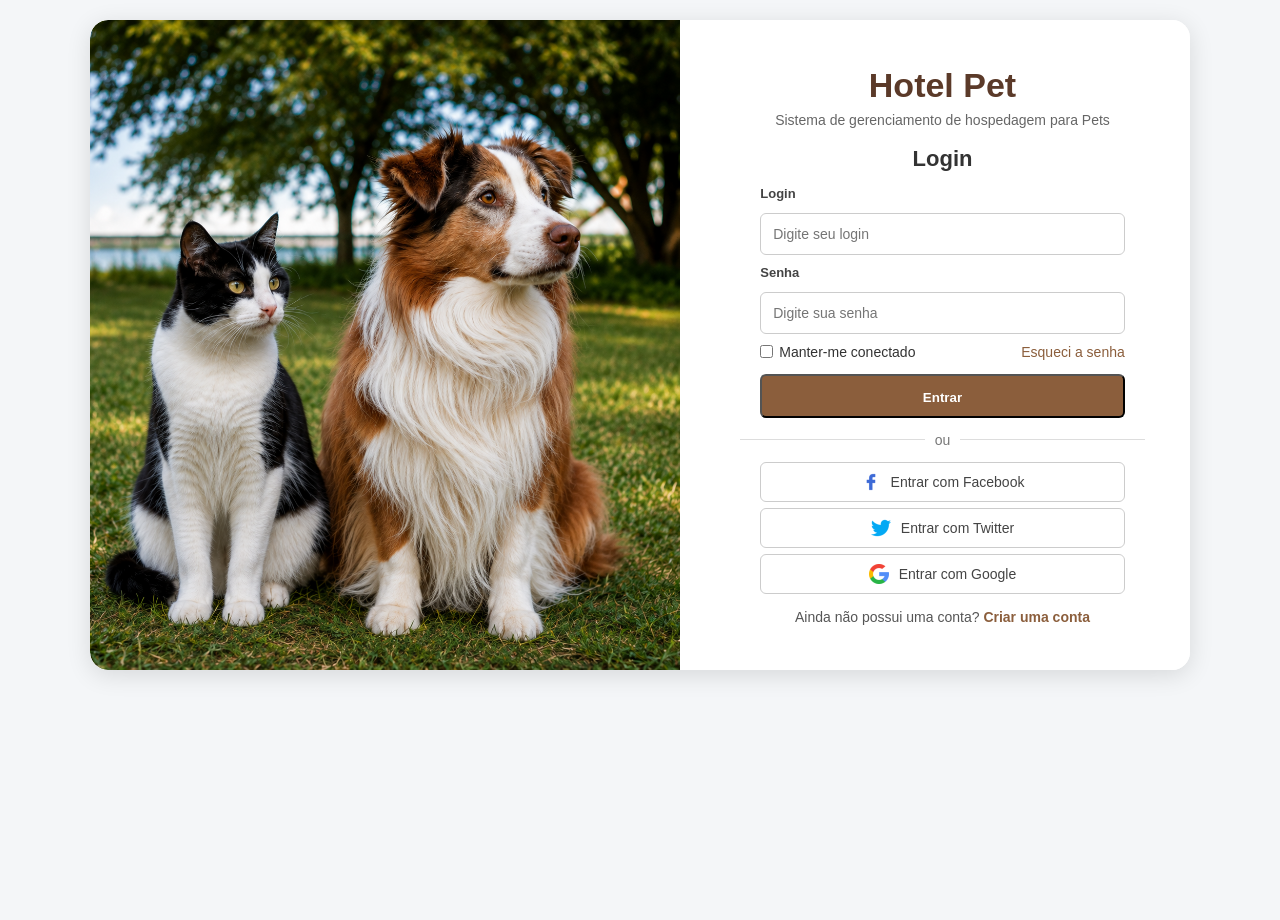
==== commit abf9a6a6: "Commit semana 1 - navegação" ====
--- a/index.html
+++ b/index.html
@@ -110,9 +110,11 @@
 
                 <!-- BOTÃO ENTRAR -->
 
-                <a href="reservas.html" class="botao-login">
+
+                <button type="button" id="btn-login" class="botao-login">
                     Entrar
-                </a>
+                </button>
+
 
 
             </form>
@@ -188,6 +190,8 @@
 
     </main>
 
+    <script src="js/script.js"></script>
+
 </body>
 
 </html>
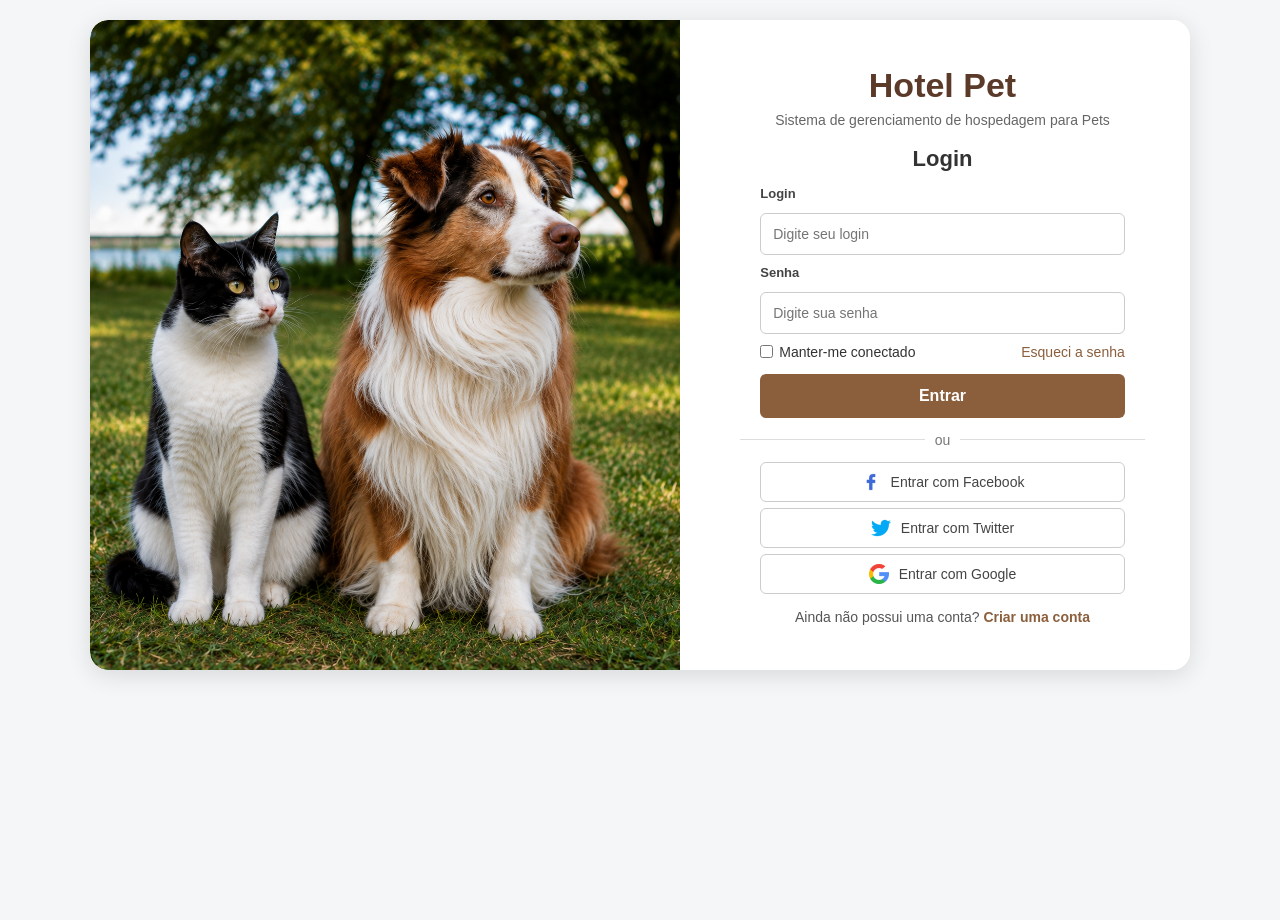
==== commit 7c1a06c6: "Revert "Commit semana 1 - navegação" This reverts commit abf9a6a676db32e99fdc6ceddc272c569edd4680." ====
--- a/index.html
+++ b/index.html
@@ -110,11 +110,9 @@
 
                 <!-- BOTÃO ENTRAR -->
 
-
-                <button type="button" id="btn-login" class="botao-login">
+                <a href="reservas.html" class="botao-login">
                     Entrar
-                </button>
-
+                </a>
 
 
             </form>
@@ -190,8 +188,6 @@
 
     </main>
 
-    <script src="js/script.js"></script>
-
 </body>
 
 </html>
